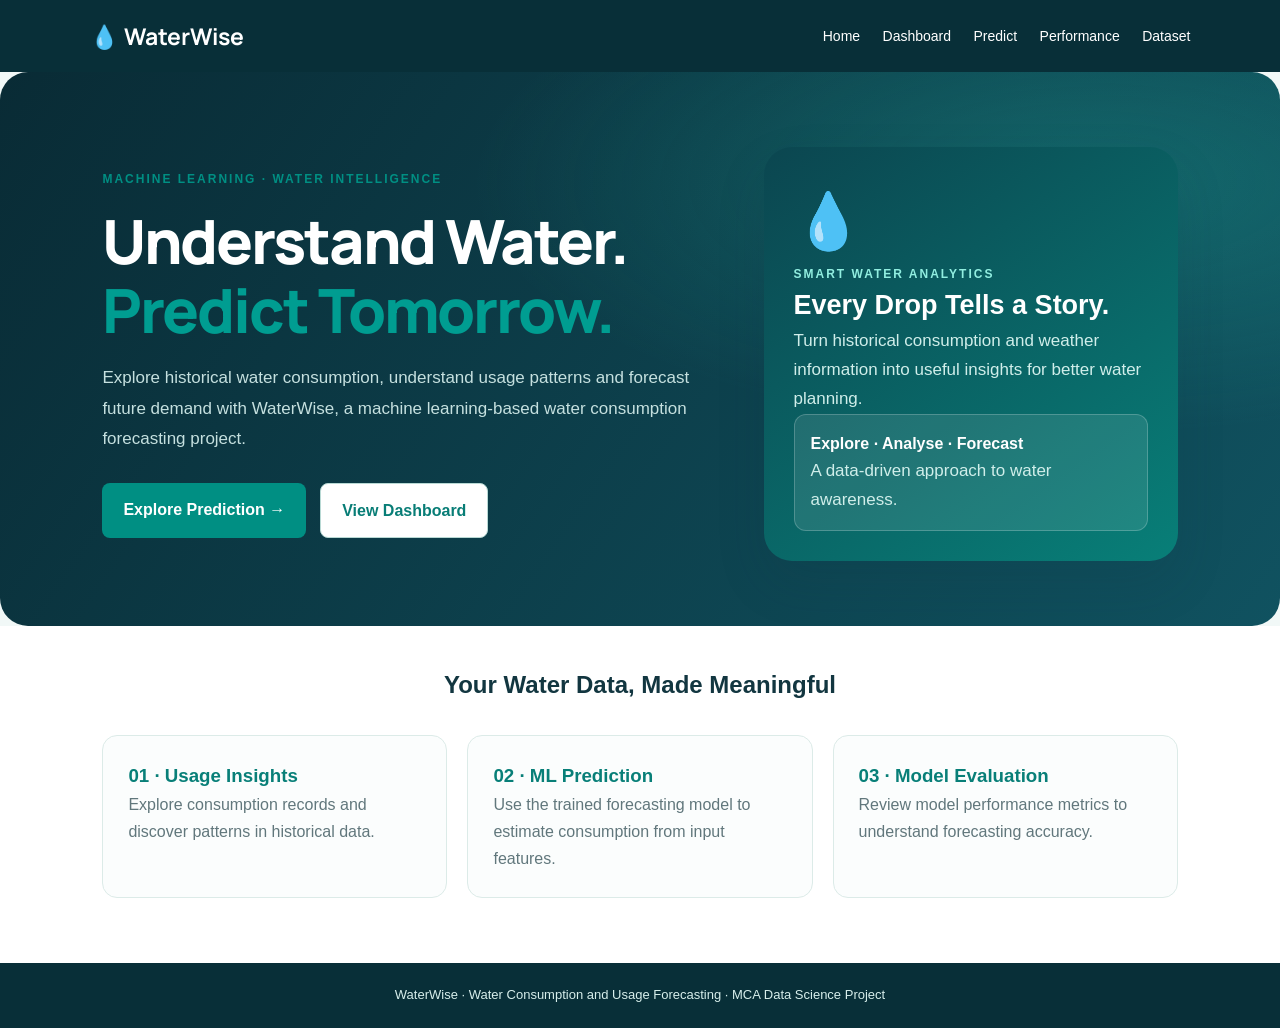
==== templates/index.html @ f3d33228 "Initial commit - WaterWise project" ====
<!DOCTYPE html>
<html lang="en">
<head>
    <meta charset="UTF-8">
    <meta name="viewport" content="width=device-width, initial-scale=1.0">
    <title>WaterWise | Smart Water Forecasting</title>
    <link rel="stylesheet" href="/static/css.css">
    <style>
        * { box-sizing: border-box; }
        body {
            margin: 0;
            font-family: Arial, sans-serif;
            background: #f1f8f7;
            color: #123640;
        }
        nav {
            background: #082f38;
            color: white;
            padding: 20px 7%;
            display: flex;
            justify-content: space-between;
            align-items: center;
            flex-wrap: wrap;
            gap: 16px;
        }
        .brand { font-size: 23px; font-weight: bold; }
        nav a {
            color: white;
            text-decoration: none;
            margin-left: 18px;
            font-size: 14px;
        }
        .hero {
            padding: 75px 8% 65px;
            display: grid;
            grid-template-columns: 1.2fr 0.8fr;
            gap: 40px;
            align-items: center;
            min-height: 510px;
        }
        .tag {
            color: #008f83;
            font-weight: bold;
            letter-spacing: 2px;
            font-size: 12px;
        }
        h1 {
            font-size: clamp(36px, 5vw, 60px);
            line-height: 1.1;
            margin: 18px 0;
        }
        h1 span { color: #009d91; }
        .intro {
            font-size: 17px;
            line-height: 1.8;
            color: #587078;
            max-width: 570px;
        }
        .actions {
            display: flex;
            flex-wrap: wrap;
            gap: 14px;
            margin-top: 28px;
        }
        .btn {
            padding: 14px 21px;
            background: #008f83;
            color: white;
            border-radius: 8px;
            text-decoration: none;
            font-weight: bold;
        }
        .btn.secondary {
            background: white;
            color: #087d76;
            border: 1px solid #b8d9d4;
        }
        .visual {
            background: linear-gradient(145deg, #0b4650, #087f78);
            border-radius: 28px;
            min-height: 320px;
            padding: 30px;
            color: white;
            box-shadow: 0 22px 50px #12364022;
            display: flex;
            flex-direction: column;
            justify-content: space-between;
        }
        .water-icon { font-size: 55px; }
        .visual h2 { font-size: 27px; }
        .visual p { line-height: 1.7; color: #d0eeea; }
        .mini-card {
            background: #ffffff19;
            border: 1px solid #ffffff35;
            padding: 16px;
            border-radius: 12px;
        }
        .features {
            padding: 40px 8% 65px;
            background: white;
        }
        .features h2 { text-align: center; }
        .feature-grid {
            display: grid;
            grid-template-columns: repeat(3, 1fr);
            gap: 20px;
            margin-top: 30px;
        }
        .feature {
            padding: 25px;
            border: 1px solid #dcebe8;
            border-radius: 15px;
            background: #fbfdfd;
        }
        .feature h3 { color: #087f78; }
        .feature p { color: #61777c; line-height: 1.7; }
        footer {
            background: #082f38;
            color: #d7eeeb;
            text-align: center;
            padding: 22px;
            font-size: 13px;
        }
        @media (max-width: 750px) {
            .hero { grid-template-columns: 1fr; padding: 45px 6%; }
            .feature-grid { grid-template-columns: 1fr; }
            nav { padding: 18px 5%; }
            nav a { margin-left: 0; margin-right: 12px; }
        }
    </style>
</head>
<body>
    <nav>
        <div class="brand">💧 WaterWise</div>
        <div>
            <a href="/">Home</a>
            <a href="/dashboard">Dashboard</a>
            <a href="/predict">Predict</a>
            <a href="/performance">Performance</a>
            <a href="/dataset">Dataset</a>
        </div>
    </nav>

    <section class="hero">
        <div>
            <div class="tag">MACHINE LEARNING · WATER INTELLIGENCE</div>
            <h1>Understand Water.<br><span>Predict Tomorrow.</span></h1>
            <p class="intro">
                Explore historical water consumption, understand usage
                patterns and forecast future demand with WaterWise,
                a machine learning-based water consumption forecasting
                project.
            </p>
            <div class="actions">
                <a class="btn" href="/predict">Explore Prediction →</a>
                <a class="btn secondary" href="/dashboard">View Dashboard</a>
            </div>
        </div>

        <div class="visual">
            <div class="water-icon">💧</div>
            <div>
                <div class="tag" style="color:#91eee0">SMART WATER ANALYTICS</div>
                <h2>Every Drop Tells a Story.</h2>
                <p>
                    Turn historical consumption and weather information
                    into useful insights for better water planning.
                </p>
            </div>
            <div class="mini-card">
                <strong>Explore · Analyse · Forecast</strong>
                <p style="margin-bottom:0">A data-driven approach to water awareness.</p>
            </div>
        </div>
    </section>

    <section class="features">
        <h2>Your Water Data, Made Meaningful</h2>
        <div class="feature-grid">
            <div class="feature">
                <h3>01 · Usage Insights</h3>
                <p>Explore consumption records and discover patterns in historical data.</p>
            </div>
            <div class="feature">
                <h3>02 · ML Prediction</h3>
                <p>Use the trained forecasting model to estimate consumption from input features.</p>
            </div>
            <div class="feature">
                <h3>03 · Model Evaluation</h3>
                <p>Review model performance metrics to understand forecasting accuracy.</p>
            </div>
        </div>
    </section>

    <footer>
        WaterWise · Water Consumption and Usage Forecasting · MCA Data Science Project
    </footer>
</body>
</html>
---- static/css.css ----
@import url('https://fonts.googleapis.com/css2?family=DM+Sans:wght@400;500;600;700&family=Manrope:wght@400;500;600;700;800&display=swap');

:root {
    --navy: #092B35;
    --navy-light: #103E49;
    --teal: #23C9B0;
    --mint: #B5F3E7;
    --white: #FFFFFF;
    --background: #F3F8F8;
    --text: #193A43;
    --muted: #71868B;
    --border: #DFEBE9;
    --shadow: 0 14px 40px rgba(9, 43, 53, 0.08);
}

* {
    box-sizing: border-box;
    margin: 0;
    padding: 0;
}

html {
    scroll-behavior: smooth;
}

body {
    font-family: 'DM Sans', sans-serif;
    background: var(--background);
    color: var(--text);
    line-height: 1.6;
}

a {
    color: inherit;
    text-decoration: none;
}

button, input, select {
    font: inherit;
}

button {
    cursor: pointer;
}

.navbar {
    min-height: 76px;
    padding: 15px 5%;
    display: flex;
    align-items: center;
    justify-content: space-between;
    gap: 20px;
    background: var(--navy);
    color: white;
}

.brand {
    display: flex;
    align-items: center;
    gap: 10px;
    font: 800 23px 'Manrope', sans-serif;
}

.brand-icon {
    display: grid;
    place-items: center;
    width: 42px;
    height: 42px;
    border-radius: 14px;
    background: var(--teal);
    color: var(--navy);
    font-size: 23px;
}

.nav-links {
    display: flex;
    flex-wrap: wrap;
    gap: 24px;
    align-items: center;
}

.nav-links a {
    color: #D5E7E7;
    font-size: 14px;
    transition: color 0.2s;
}

.nav-links a:hover,
.nav-links a.active {
    color: var(--teal);
}

.container {
    width: min(1180px, 90%);
    margin: 0 auto;
    padding: 42px 0 65px;
}

.hero {
    position: relative;
    overflow: hidden;
    padding: 76px 7%;
    border-radius: 28px;
    background:
        radial-gradient(ellipse at 85% 20%, rgba(35, 201, 176, .25), transparent 40%),
        linear-gradient(125deg, #092B35, #105260);
    color: white;
}

.hero h1 {
    max-width: 720px;
    margin: 18px 0;
    font: 800 clamp(36px, 5vw, 61px)/1.13 'Manrope', sans-serif;
    letter-spacing: -2px;
}

.hero p {
    max-width: 610px;
    color: #C5E0DF;
    font-size: 17px;
}

.eyebrow {
    color: var(--teal);
    font-size: 12px;
    font-weight: 700;
    letter-spacing: 2px;
    text-transform: uppercase;
}

.button {
    display: inline-flex;
    align-items: center;
    justify-content: center;
    gap: 8px;
    padding: 13px 21px;
    border: 0;
    border-radius: 12px;
    background: var(--teal);
    color: var(--navy);
    font-weight: 700;
    transition: transform .2s, filter .2s;
}

.button:hover {
    transform: translateY(-2px);
    filter: brightness(1.04);
}

.button-outline {
    border: 1px solid rgba(255,255,255,.35);
    background: transparent;
    color: white;
}

.actions {
    display: flex;
    flex-wrap: wrap;
    gap: 12px;
    margin-top: 27px;
}

.section-heading {
    margin-bottom: 22px;
}

.section-heading h1,
.section-heading h2 {
    font: 800 clamp(25px, 3vw, 34px) 'Manrope', sans-serif;
}

.section-heading p {
    margin-top: 6px;
    color: var(--muted);
}

.grid {
    display: grid;
    grid-template-columns: repeat(3, minmax(0, 1fr));
    gap: 20px;
    margin: 25px 0 36px;
}

.card {
    padding: 25px;
    border: 1px solid var(--border);
    border-radius: 20px;
    background: var(--white);
    box-shadow: var(--shadow);
}

.card h3 {
    margin-bottom: 9px;
    font-size: 16px;
}

.metric {
    margin: 8px 0;
    font: 800 clamp(25px, 3vw, 34px) 'Manrope', sans-serif;
    color: var(--navy);
    overflow-wrap: anywhere;
}

.muted {
    color: var(--muted);
    font-size: 13px;
}

.panel {
    margin-top: 25px;
    padding: 28px;
    border: 1px solid var(--border);
    border-radius: 20px;
    background: white;
    box-shadow: var(--shadow);
}

.form-grid {
    display: grid;
    grid-template-columns: repeat(2, minmax(0, 1fr));
    gap: 20px;
}

.field {
    display: flex;
    flex-direction: column;
    gap: 7px;
}

.field label {
    font-size: 14px;
    font-weight: 700;
}

.field input,
.field select {
    width: 100%;
    min-height: 47px;
    padding: 11px 13px;
    border: 1px solid #CBDDD9;
    border-radius: 10px;
    background: #FBFDFD;
    color: var(--text);
    outline: none;
}

.field input:focus,
.field select:focus {
    border-color: var(--teal);
    box-shadow: 0 0 0 3px rgba(35, 201, 176, .12);
}

.result {
    margin-top: 22px;
    padding: 22px;
    border-radius: 15px;
    background: #E7F9F5;
    border: 1px solid #B5E9DE;
}

.result .metric {
    color: #087F70;
}

.table-wrap {
    overflow-x: auto;
    margin-top: 20px;
    border-radius: 12px;
}

table {
    width: 100%;
    border-collapse: collapse;
    background: white;
}

th, td {
    padding: 13px 16px;
    text-align: left;
    white-space: nowrap;
    border-bottom: 1px solid var(--border);
    font-size: 14px;
}

th {
    background: #E9F5F3;
    color: var(--navy);
}

.notice {
    padding: 15px 18px;
    border-radius: 12px;
    background: #FFF5DD;
    color: #79591C;
    margin: 15px 0;
}

.footer {
    padding: 25px;
    text-align: center;
    background: var(--navy);
    color: #C5E0DF;
    font-size: 13px;
}

@media (max-width: 800px) {
    .navbar {
        align-items: flex-start;
        flex-direction: column;
    }

    .nav-links {
        gap: 14px;
    }

    .grid {
        grid-template-columns: repeat(2, minmax(0, 1fr));
    }

    .hero {
        padding: 45px 7%;
    }
}

@media (max-width: 540px) {
    .grid,
    .form-grid {
        grid-template-columns: 1fr;
    }

    .container {
        width: 92%;
        padding-top: 25px;
    }

    .hero h1 {
        letter-spacing: -1px;
    }

    .panel,
    .card {
        padding: 19px;
    }
}
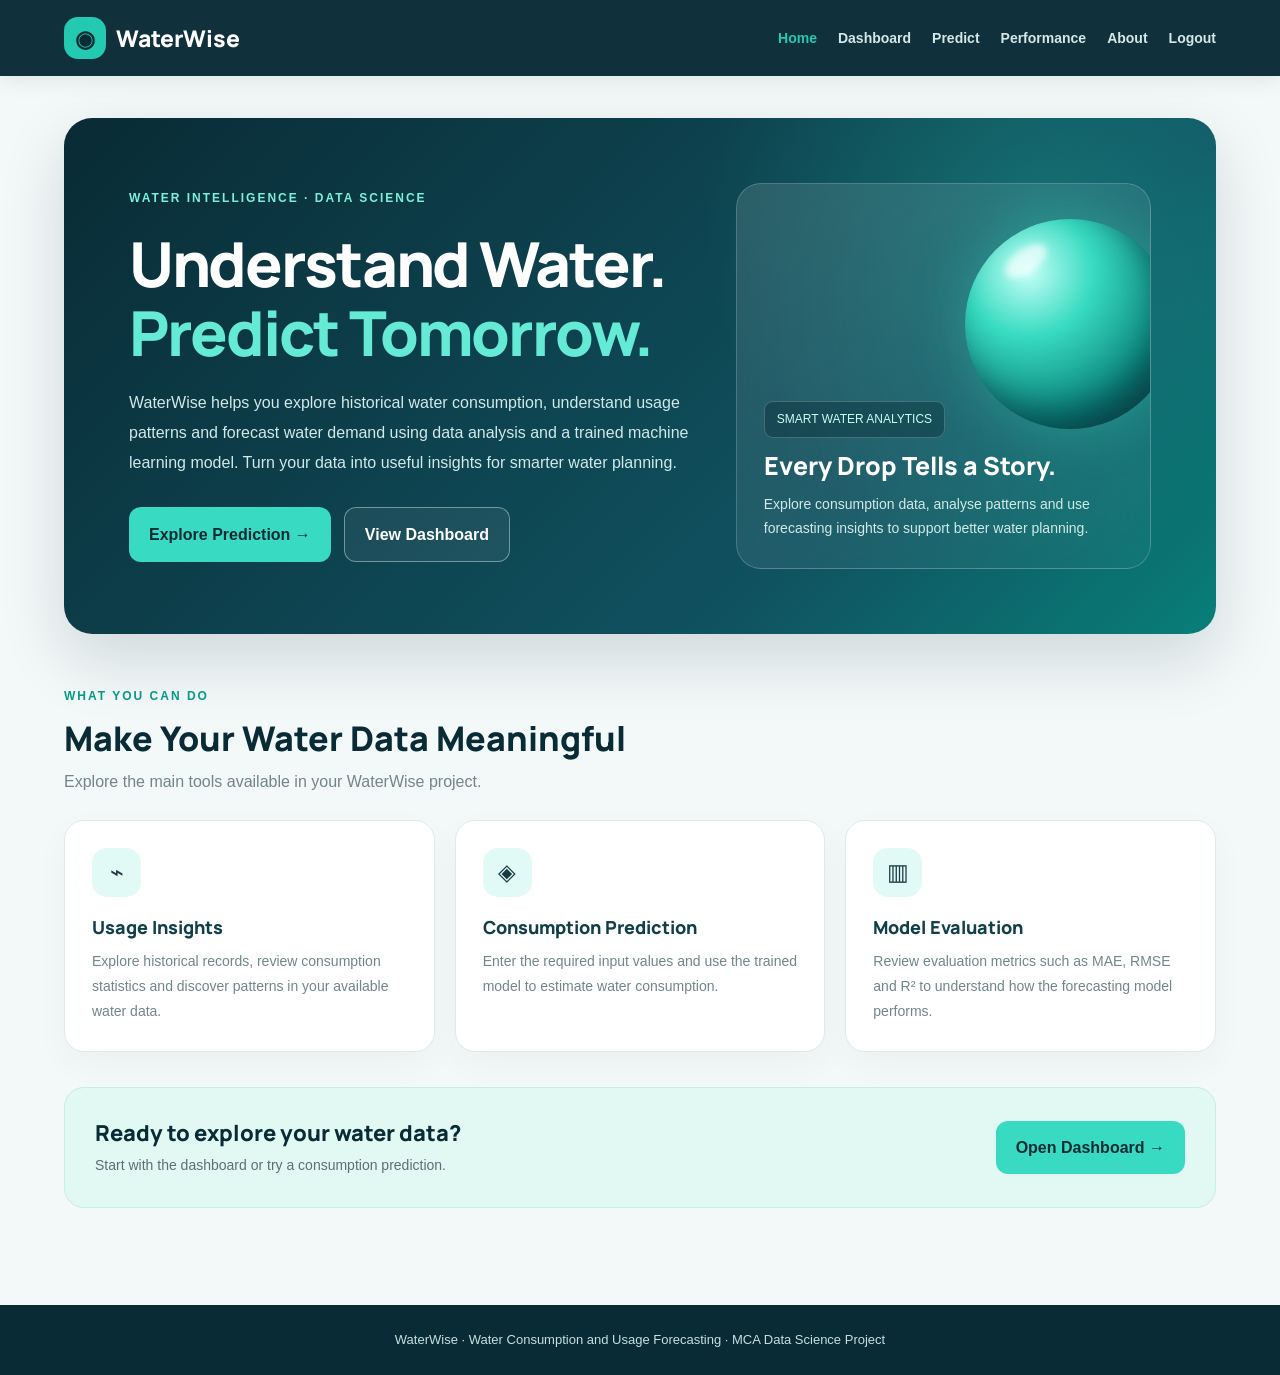
==== commit 902b7d7b: "Update WaterWise login flow and website design" ====
--- a/templates/index.html
+++ b/templates/index.html
@@ -4,197 +4,392 @@
 <head>
     <meta charset="UTF-8">
     <meta name="viewport" content="width=device-width, initial-scale=1.0">
-    <title>WaterWise | Smart Water Forecasting</title>
+    <title>Home | WaterWise</title>
     <link rel="stylesheet" href="/static/css.css">
+
     <style>
-        * { box-sizing: border-box; }
-        body {
-            margin: 0;
-            font-family: Arial, sans-serif;
-            background: #f1f8f7;
-            color: #123640;
-        }
-        nav {
-            background: #082f38;
+        .home-hero {
+            position: relative;
+            overflow: hidden;
+            display: grid;
+            grid-template-columns: 1.15fr 0.85fr;
+            align-items: center;
+            gap: 45px;
+            padding: 65px;
+            min-height: 490px;
+            border-radius: 28px;
+            background:
+                radial-gradient(circle at 85% 20%, #23c9b044, transparent 32%),
+                linear-gradient(135deg, #092b35, #105260 70%, #087f78);
             color: white;
-            padding: 20px 7%;
-            display: flex;
-            justify-content: space-between;
-            align-items: center;
-            flex-wrap: wrap;
-            gap: 16px;
-        }
-        .brand { font-size: 23px; font-weight: bold; }
-        nav a {
-            color: white;
-            text-decoration: none;
-            margin-left: 18px;
-            font-size: 14px;
-        }
-        .hero {
-            padding: 75px 8% 65px;
-            display: grid;
-            grid-template-columns: 1.2fr 0.8fr;
-            gap: 40px;
-            align-items: center;
-            min-height: 510px;
-        }
-        .tag {
-            color: #008f83;
-            font-weight: bold;
+            box-shadow: 0 25px 65px #092b3526;
+        }
+
+        .home-hero h1 {
+            margin: 20px 0;
+            font: 800 clamp(38px, 5vw, 62px)/1.12 'Manrope', sans-serif;
+            letter-spacing: -2px;
+        }
+
+        .home-hero h1 span {
+            color: #64ead5;
+        }
+
+        .home-hero .intro {
+            max-width: 570px;
+            color: #d1e9e8;
+            line-height: 1.9;
+            font-size: 16px;
+        }
+
+        .home-tag {
+            color: #7af0db;
+            font-size: 12px;
+            font-weight: 800;
             letter-spacing: 2px;
-            font-size: 12px;
-        }
-        h1 {
-            font-size: clamp(36px, 5vw, 60px);
-            line-height: 1.1;
-            margin: 18px 0;
-        }
-        h1 span { color: #009d91; }
-        .intro {
-            font-size: 17px;
-            line-height: 1.8;
-            color: #587078;
-            max-width: 570px;
-        }
-        .actions {
+        }
+
+        .home-actions {
             display: flex;
             flex-wrap: wrap;
-            gap: 14px;
+            gap: 13px;
             margin-top: 28px;
         }
-        .btn {
-            padding: 14px 21px;
-            background: #008f83;
+
+        .home-btn {
+            display: inline-flex;
+            align-items: center;
+            justify-content: center;
+            padding: 14px 20px;
+            border-radius: 12px;
+            background: #38dbc1;
+            color: #092b35;
+            font-weight: 800;
+            transition: .2s;
+        }
+
+        .home-btn:hover {
+            transform: translateY(-3px);
+            filter: brightness(1.07);
+        }
+
+        .home-btn-outline {
+            border: 1px solid #ffffff65;
+            background: #ffffff10;
             color: white;
-            border-radius: 8px;
-            text-decoration: none;
-            font-weight: bold;
-        }
-        .btn.secondary {
-            background: white;
-            color: #087d76;
-            border: 1px solid #b8d9d4;
-        }
-        .visual {
-            background: linear-gradient(145deg, #0b4650, #087f78);
-            border-radius: 28px;
-            min-height: 320px;
-            padding: 30px;
-            color: white;
-            box-shadow: 0 22px 50px #12364022;
+        }
+
+        .water-visual {
+            position: relative;
+            min-height: 330px;
+            padding: 27px;
             display: flex;
             flex-direction: column;
             justify-content: space-between;
-        }
-        .water-icon { font-size: 55px; }
-        .visual h2 { font-size: 27px; }
-        .visual p { line-height: 1.7; color: #d0eeea; }
-        .mini-card {
-            background: #ffffff19;
+            overflow: hidden;
             border: 1px solid #ffffff35;
-            padding: 16px;
-            border-radius: 12px;
-        }
-        .features {
-            padding: 40px 8% 65px;
+            border-radius: 25px;
+            background: linear-gradient(145deg, #ffffff20, #ffffff08);
+            backdrop-filter: blur(10px);
+        }
+
+        .water-orb {
+            position: absolute;
+            width: 210px;
+            height: 210px;
+            top: 35px;
+            right: -25px;
+            border-radius: 50%;
+            background: radial-gradient(circle at 30% 25%,
+                #c5fff7, #38dbc1 30%, #087f78 70%, #092b35);
+            box-shadow: inset -15px -18px 30px #092b3580,
+                        0 0 55px #38dbc155;
+            animation: floatWater 5s ease-in-out infinite;
+        }
+
+        .water-orb::after {
+            content: "";
+            position: absolute;
+            top: 30px;
+            left: 37px;
+            width: 48px;
+            height: 24px;
+            border-radius: 50%;
+            background: #ffffffa0;
+            transform: rotate(-35deg);
+            filter: blur(3px);
+        }
+
+        @keyframes floatWater {
+            0%, 100% { transform: translateY(0) rotate(0deg); }
+            50% { transform: translateY(-12px) rotate(5deg); }
+        }
+
+        .visual-content {
+            position: relative;
+            z-index: 1;
+            margin-top: 190px;
+        }
+
+        .visual-content h2 {
+            font: 800 25px 'Manrope', sans-serif;
+            margin: 10px 0;
+        }
+
+        .visual-content p {
+            color: #d2eae7;
+            line-height: 1.7;
+            font-size: 14px;
+        }
+
+        .visual-label {
+            display: inline-block;
+            padding: 8px 12px;
+            border: 1px solid #ffffff35;
+            border-radius: 9px;
+            background: #092b3566;
+            color: #c7fff4;
+            font-size: 12px;
+        }
+
+        .home-section {
+            padding: 48px 0 12px;
+        }
+
+        .home-section-heading {
+            margin-bottom: 25px;
+        }
+
+        .home-section-heading h2 {
+            font: 800 clamp(24px, 3vw, 34px) 'Manrope', sans-serif;
+            color: #092b35;
+        }
+
+        .home-section-heading p {
+            margin-top: 8px;
+            color: #71868b;
+        }
+
+        .home-features {
+            display: grid;
+            grid-template-columns: repeat(3, minmax(0, 1fr));
+            gap: 20px;
+        }
+
+        .home-feature {
+            padding: 27px;
+            border: 1px solid #dfebe9;
+            border-radius: 20px;
             background: white;
-        }
-        .features h2 { text-align: center; }
-        .feature-grid {
+            box-shadow: 0 12px 35px #092b3509;
+            transition: transform .25s, box-shadow .25s;
+        }
+
+        .home-feature:hover {
+            transform: translateY(-5px);
+            box-shadow: 0 18px 40px #092b3515;
+        }
+
+        .feature-icon {
             display: grid;
-            grid-template-columns: repeat(3, 1fr);
+            place-items: center;
+            width: 49px;
+            height: 49px;
+            margin-bottom: 18px;
+            border-radius: 15px;
+            background: #e2faf5;
+            font-size: 23px;
+        }
+
+        .home-feature h3 {
+            margin-bottom: 10px;
+            color: #103e49;
+            font: 800 18px 'Manrope', sans-serif;
+        }
+
+        .home-feature p {
+            color: #71868b;
+            font-size: 14px;
+            line-height: 1.8;
+        }
+
+        .home-bottom {
+            margin-top: 35px;
+            padding: 30px;
+            display: flex;
+            align-items: center;
+            justify-content: space-between;
             gap: 20px;
-            margin-top: 30px;
-        }
-        .feature {
-            padding: 25px;
-            border: 1px solid #dcebe8;
-            border-radius: 15px;
-            background: #fbfdfd;
-        }
-        .feature h3 { color: #087f78; }
-        .feature p { color: #61777c; line-height: 1.7; }
-        footer {
-            background: #082f38;
-            color: #d7eeeb;
-            text-align: center;
-            padding: 22px;
-            font-size: 13px;
-        }
-        @media (max-width: 750px) {
-            .hero { grid-template-columns: 1fr; padding: 45px 6%; }
-            .feature-grid { grid-template-columns: 1fr; }
-            nav { padding: 18px 5%; }
-            nav a { margin-left: 0; margin-right: 12px; }
+            flex-wrap: wrap;
+            border-radius: 20px;
+            background: #e2f8f3;
+            border: 1px solid #c5eee5;
+        }
+
+        .home-bottom h2 {
+            color: #092b35;
+            font: 800 22px 'Manrope', sans-serif;
+        }
+
+        .home-bottom p {
+            margin-top: 6px;
+            color: #587078;
+            font-size: 14px;
+        }
+
+        @media (max-width: 850px) {
+            .home-hero {
+                grid-template-columns: 1fr;
+                padding: 38px;
+                gap: 28px;
+            }
+
+            .water-visual {
+                min-height: 300px;
+            }
+
+            .home-features {
+                grid-template-columns: 1fr;
+            }
+        }
+
+        @media (max-width: 540px) {
+            .home-hero {
+                padding: 27px 22px;
+                border-radius: 20px;
+            }
+
+            .home-hero h1 {
+                letter-spacing: -1px;
+            }
+
+            .home-actions a {
+                width: 100%;
+            }
+
+            .home-bottom {
+                padding: 22px;
+            }
         }
     </style>
 </head>
+
 <body>
-    <nav>
-        <div class="brand">💧 WaterWise</div>
+
+<nav class="navbar">
+    <a href="/" class="brand">
+        <span class="brand-icon">◉</span>
+        WaterWise
+    </a>
+
+    <div class="nav-links">
+        <a class="active" href="/">Home</a>
+        <a href="/dashboard">Dashboard</a>
+        <a href="/predict">Predict</a>
+        <a href="/performance">Performance</a>
+        <a href="/about">About</a>
+        <a href="/logout">Logout</a>
+    </div>
+</nav>
+
+<main class="container">
+
+    <section class="home-hero">
         <div>
-            <a href="/">Home</a>
-            <a href="/dashboard">Dashboard</a>
-            <a href="/predict">Predict</a>
-            <a href="/performance">Performance</a>
-            <a href="/dataset">Dataset</a>
-        </div>
-    </nav>
-
-    <section class="hero">
-        <div>
-            <div class="tag">MACHINE LEARNING · WATER INTELLIGENCE</div>
-            <h1>Understand Water.<br><span>Predict Tomorrow.</span></h1>
+            <div class="home-tag">WATER INTELLIGENCE · DATA SCIENCE</div>
+
+            <h1>
+                Understand Water.<br>
+                <span>Predict Tomorrow.</span>
+            </h1>
+
             <p class="intro">
-                Explore historical water consumption, understand usage
-                patterns and forecast future demand with WaterWise,
-                a machine learning-based water consumption forecasting
-                project.
+                WaterWise helps you explore historical water consumption,
+                understand usage patterns and forecast water demand using
+                data analysis and a trained machine learning model.
+                Turn your data into useful insights for smarter water planning.
             </p>
-            <div class="actions">
-                <a class="btn" href="/predict">Explore Prediction →</a>
-                <a class="btn secondary" href="/dashboard">View Dashboard</a>
+
+            <div class="home-actions">
+                <a class="home-btn" href="/predict">
+                    Explore Prediction &rarr;
+                </a>
+
+                <a class="home-btn home-btn-outline" href="/dashboard">
+                    View Dashboard
+                </a>
             </div>
         </div>
 
-        <div class="visual">
-            <div class="water-icon">💧</div>
-            <div>
-                <div class="tag" style="color:#91eee0">SMART WATER ANALYTICS</div>
+        <div class="water-visual">
+            <div class="water-orb"></div>
+
+            <div class="visual-content">
+                <span class="visual-label">SMART WATER ANALYTICS</span>
                 <h2>Every Drop Tells a Story.</h2>
                 <p>
-                    Turn historical consumption and weather information
-                    into useful insights for better water planning.
+                    Explore consumption data, analyse patterns and use
+                    forecasting insights to support better water planning.
                 </p>
             </div>
-            <div class="mini-card">
-                <strong>Explore · Analyse · Forecast</strong>
-                <p style="margin-bottom:0">A data-driven approach to water awareness.</p>
+        </div>
+    </section>
+
+    <section class="home-section">
+        <div class="home-section-heading">
+            <span class="eyebrow">WHAT YOU CAN DO</span>
+            <h2>Make Your Water Data Meaningful</h2>
+            <p>
+                Explore the main tools available in your WaterWise project.
+            </p>
+        </div>
+
+        <div class="home-features">
+            <article class="home-feature">
+                <div class="feature-icon">⌁</div>
+                <h3>Usage Insights</h3>
+                <p>
+                    Explore historical records, review consumption statistics
+                    and discover patterns in your available water data.
+                </p>
+            </article>
+
+            <article class="home-feature">
+                <div class="feature-icon">◈</div>
+                <h3>Consumption Prediction</h3>
+                <p>
+                    Enter the required input values and use the trained model
+                    to estimate water consumption.
+                </p>
+            </article>
+
+            <article class="home-feature">
+                <div class="feature-icon">▥</div>
+                <h3>Model Evaluation</h3>
+                <p>
+                    Review evaluation metrics such as MAE, RMSE and R²
+                    to understand how the forecasting model performs.
+                </p>
+            </article>
+        </div>
+
+        <div class="home-bottom">
+            <div>
+                <h2>Ready to explore your water data?</h2>
+                <p>Start with the dashboard or try a consumption prediction.</p>
             </div>
+
+            <a class="home-btn" href="/dashboard">
+                Open Dashboard &rarr;
+            </a>
         </div>
     </section>
 
-    <section class="features">
-        <h2>Your Water Data, Made Meaningful</h2>
-        <div class="feature-grid">
-            <div class="feature">
-                <h3>01 · Usage Insights</h3>
-                <p>Explore consumption records and discover patterns in historical data.</p>
-            </div>
-            <div class="feature">
-                <h3>02 · ML Prediction</h3>
-                <p>Use the trained forecasting model to estimate consumption from input features.</p>
-            </div>
-            <div class="feature">
-                <h3>03 · Model Evaluation</h3>
-                <p>Review model performance metrics to understand forecasting accuracy.</p>
-            </div>
-        </div>
-    </section>
-
-    <footer>
-        WaterWise · Water Consumption and Usage Forecasting · MCA Data Science Project
-    </footer>
+</main>
+
+<footer class="footer">
+    WaterWise · Water Consumption and Usage Forecasting · MCA Data Science Project
+</footer>
+
 </body>
-</html>+</html>
--- a/static/css.css
+++ b/static/css.css
@@ -25,6 +25,7 @@
 }
 
 body {
+    min-height: 100vh;
     font-family: 'DM Sans', sans-serif;
     background: var(--background);
     color: var(--text);
@@ -36,7 +37,10 @@
     text-decoration: none;
 }
 
-button, input, select {
+button,
+input,
+select,
+textarea {
     font: inherit;
 }
 
@@ -44,21 +48,28 @@
     cursor: pointer;
 }
 
+/* Navigation */
+
 .navbar {
+    position: sticky;
+    top: 0;
+    z-index: 100;
     min-height: 76px;
-    padding: 15px 5%;
+    padding: 14px 5%;
     display: flex;
     align-items: center;
     justify-content: space-between;
     gap: 20px;
-    background: var(--navy);
+    background: rgba(9, 43, 53, 0.97);
     color: white;
+    box-shadow: 0 5px 20px rgba(9, 43, 53, 0.08);
 }
 
 .brand {
     display: flex;
     align-items: center;
     gap: 10px;
+    white-space: nowrap;
     font: 800 23px 'Manrope', sans-serif;
 }
 
@@ -76,20 +87,23 @@
 .nav-links {
     display: flex;
     flex-wrap: wrap;
-    gap: 24px;
+    gap: 21px;
     align-items: center;
 }
 
 .nav-links a {
     color: #D5E7E7;
     font-size: 14px;
-    transition: color 0.2s;
+    font-weight: 600;
+    transition: color 0.2s ease;
 }
 
 .nav-links a:hover,
 .nav-links a.active {
     color: var(--teal);
 }
+
+/* Main content */
 
 .container {
     width: min(1180px, 90%);
@@ -97,15 +111,44 @@
     padding: 42px 0 65px;
 }
 
+.section-heading {
+    margin-bottom: 22px;
+}
+
+.section-heading h1,
+.section-heading h2 {
+    font: 800 clamp(25px, 3vw, 36px) 'Manrope', sans-serif;
+    letter-spacing: -0.7px;
+}
+
+.section-heading p {
+    max-width: 750px;
+    margin-top: 7px;
+    color: var(--muted);
+}
+
+.eyebrow {
+    display: inline-block;
+    margin-bottom: 9px;
+    color: #079D89;
+    font-size: 12px;
+    font-weight: 800;
+    letter-spacing: 2px;
+    text-transform: uppercase;
+}
+
+/* Hero section */
+
 .hero {
     position: relative;
     overflow: hidden;
-    padding: 76px 7%;
+    padding: 65px 7%;
     border-radius: 28px;
     background:
         radial-gradient(ellipse at 85% 20%, rgba(35, 201, 176, .25), transparent 40%),
         linear-gradient(125deg, #092B35, #105260);
     color: white;
+    box-shadow: 0 20px 50px rgba(9, 43, 53, 0.12);
 }
 
 .hero h1 {
@@ -118,62 +161,48 @@
 .hero p {
     max-width: 610px;
     color: #C5E0DF;
-    font-size: 17px;
-}
-
-.eyebrow {
-    color: var(--teal);
-    font-size: 12px;
-    font-weight: 700;
-    letter-spacing: 2px;
-    text-transform: uppercase;
-}
-
-.button {
+    font-size: 16px;
+}
+
+/* Buttons */
+
+.button,
+.btn {
     display: inline-flex;
     align-items: center;
     justify-content: center;
     gap: 8px;
-    padding: 13px 21px;
-    border: 0;
+    min-height: 45px;
+    padding: 12px 20px;
+    border: 1px solid transparent;
     border-radius: 12px;
     background: var(--teal);
     color: var(--navy);
     font-weight: 700;
-    transition: transform .2s, filter .2s;
-}
-
-.button:hover {
+    transition: transform .2s ease, filter .2s ease;
+}
+
+.button:hover,
+.btn:hover {
     transform: translateY(-2px);
     filter: brightness(1.04);
 }
 
-.button-outline {
-    border: 1px solid rgba(255,255,255,.35);
-    background: transparent;
-    color: white;
+.button-outline,
+.btn.secondary {
+    border-color: #C4DEDA;
+    background: white;
+    color: #087D76;
 }
 
 .actions {
     display: flex;
     flex-wrap: wrap;
     gap: 12px;
-    margin-top: 27px;
-}
-
-.section-heading {
-    margin-bottom: 22px;
-}
-
-.section-heading h1,
-.section-heading h2 {
-    font: 800 clamp(25px, 3vw, 34px) 'Manrope', sans-serif;
-}
-
-.section-heading p {
-    margin-top: 6px;
-    color: var(--muted);
-}
+    margin-top: 25px;
+}
+
+/* Cards and grids */
 
 .grid {
     display: grid;
@@ -183,11 +212,18 @@
 }
 
 .card {
+    min-width: 0;
     padding: 25px;
     border: 1px solid var(--border);
     border-radius: 20px;
     background: var(--white);
     box-shadow: var(--shadow);
+    transition: transform .2s ease, box-shadow .2s ease;
+}
+
+.card:hover {
+    transform: translateY(-2px);
+    box-shadow: 0 18px 45px rgba(9, 43, 53, 0.11);
 }
 
 .card h3 {
@@ -197,9 +233,9 @@
 
 .metric {
     margin: 8px 0;
+    overflow-wrap: anywhere;
+    color: var(--navy);
     font: 800 clamp(25px, 3vw, 34px) 'Manrope', sans-serif;
-    color: var(--navy);
-    overflow-wrap: anywhere;
 }
 
 .muted {
@@ -207,7 +243,10 @@
     font-size: 13px;
 }
 
+/* Panels */
+
 .panel {
+    min-width: 0;
     margin-top: 25px;
     padding: 28px;
     border: 1px solid var(--border);
@@ -216,6 +255,13 @@
     box-shadow: var(--shadow);
 }
 
+.panel h2 {
+    color: var(--navy);
+    font: 800 21px 'Manrope', sans-serif;
+}
+
+/* Forms */
+
 .form-grid {
     display: grid;
     grid-template-columns: repeat(2, minmax(0, 1fr));
@@ -234,7 +280,8 @@
 }
 
 .field input,
-.field select {
+.field select,
+.field textarea {
     width: 100%;
     min-height: 47px;
     padding: 11px 13px;
@@ -246,27 +293,34 @@
 }
 
 .field input:focus,
-.field select:focus {
+.field select:focus,
+.field textarea:focus {
     border-color: var(--teal);
     box-shadow: 0 0 0 3px rgba(35, 201, 176, .12);
 }
+
+/* Prediction results */
 
 .result {
     margin-top: 22px;
     padding: 22px;
+    border: 1px solid #B5E9DE;
     border-radius: 15px;
     background: #E7F9F5;
-    border: 1px solid #B5E9DE;
 }
 
 .result .metric {
     color: #087F70;
 }
 
+/* Tables */
+
 .table-wrap {
+    max-width: 100%;
     overflow-x: auto;
     margin-top: 20px;
     border-radius: 12px;
+    border: 1px solid var(--border);
 }
 
 table {
@@ -275,7 +329,8 @@
     background: white;
 }
 
-th, td {
+th,
+td {
     padding: 13px 16px;
     text-align: left;
     white-space: nowrap;
@@ -288,15 +343,40 @@
     color: var(--navy);
 }
 
+/* Status messages */
+
 .notice {
+    margin: 15px 0;
     padding: 15px 18px;
+    border: 1px solid #F0DEAE;
     border-radius: 12px;
     background: #FFF5DD;
     color: #79591C;
-    margin: 15px 0;
-}
+}
+
+.notice:empty {
+    display: none;
+}
+
+/* Logout and form buttons */
+
+form button[type="submit"] {
+    padding: 12px 20px;
+    border: none;
+    border-radius: 10px;
+    background: var(--teal);
+    color: var(--navy);
+    font-weight: 700;
+}
+
+form button[type="submit"]:hover {
+    filter: brightness(0.96);
+}
+
+/* Footer */
 
 .footer {
+    margin-top: 20px;
     padding: 25px;
     text-align: center;
     background: var(--navy);
@@ -304,14 +384,16 @@
     font-size: 13px;
 }
 
-@media (max-width: 800px) {
+/* Responsive layouts */
+
+@media (max-width: 900px) {
     .navbar {
         align-items: flex-start;
         flex-direction: column;
     }
 
     .nav-links {
-        gap: 14px;
+        gap: 12px 18px;
     }
 
     .grid {
@@ -323,7 +405,7 @@
     }
 }
 
-@media (max-width: 540px) {
+@media (max-width: 600px) {
     .grid,
     .form-grid {
         grid-template-columns: 1fr;
@@ -334,6 +416,18 @@
         padding-top: 25px;
     }
 
+    .navbar {
+        padding: 14px 4%;
+    }
+
+    .nav-links {
+        gap: 10px 14px;
+    }
+
+    .nav-links a {
+        font-size: 13px;
+    }
+
     .hero h1 {
         letter-spacing: -1px;
     }
@@ -342,4 +436,9 @@
     .card {
         padding: 19px;
     }
-}
+
+    .actions > a,
+    .actions > button {
+        max-width: 100%;
+    }
+}
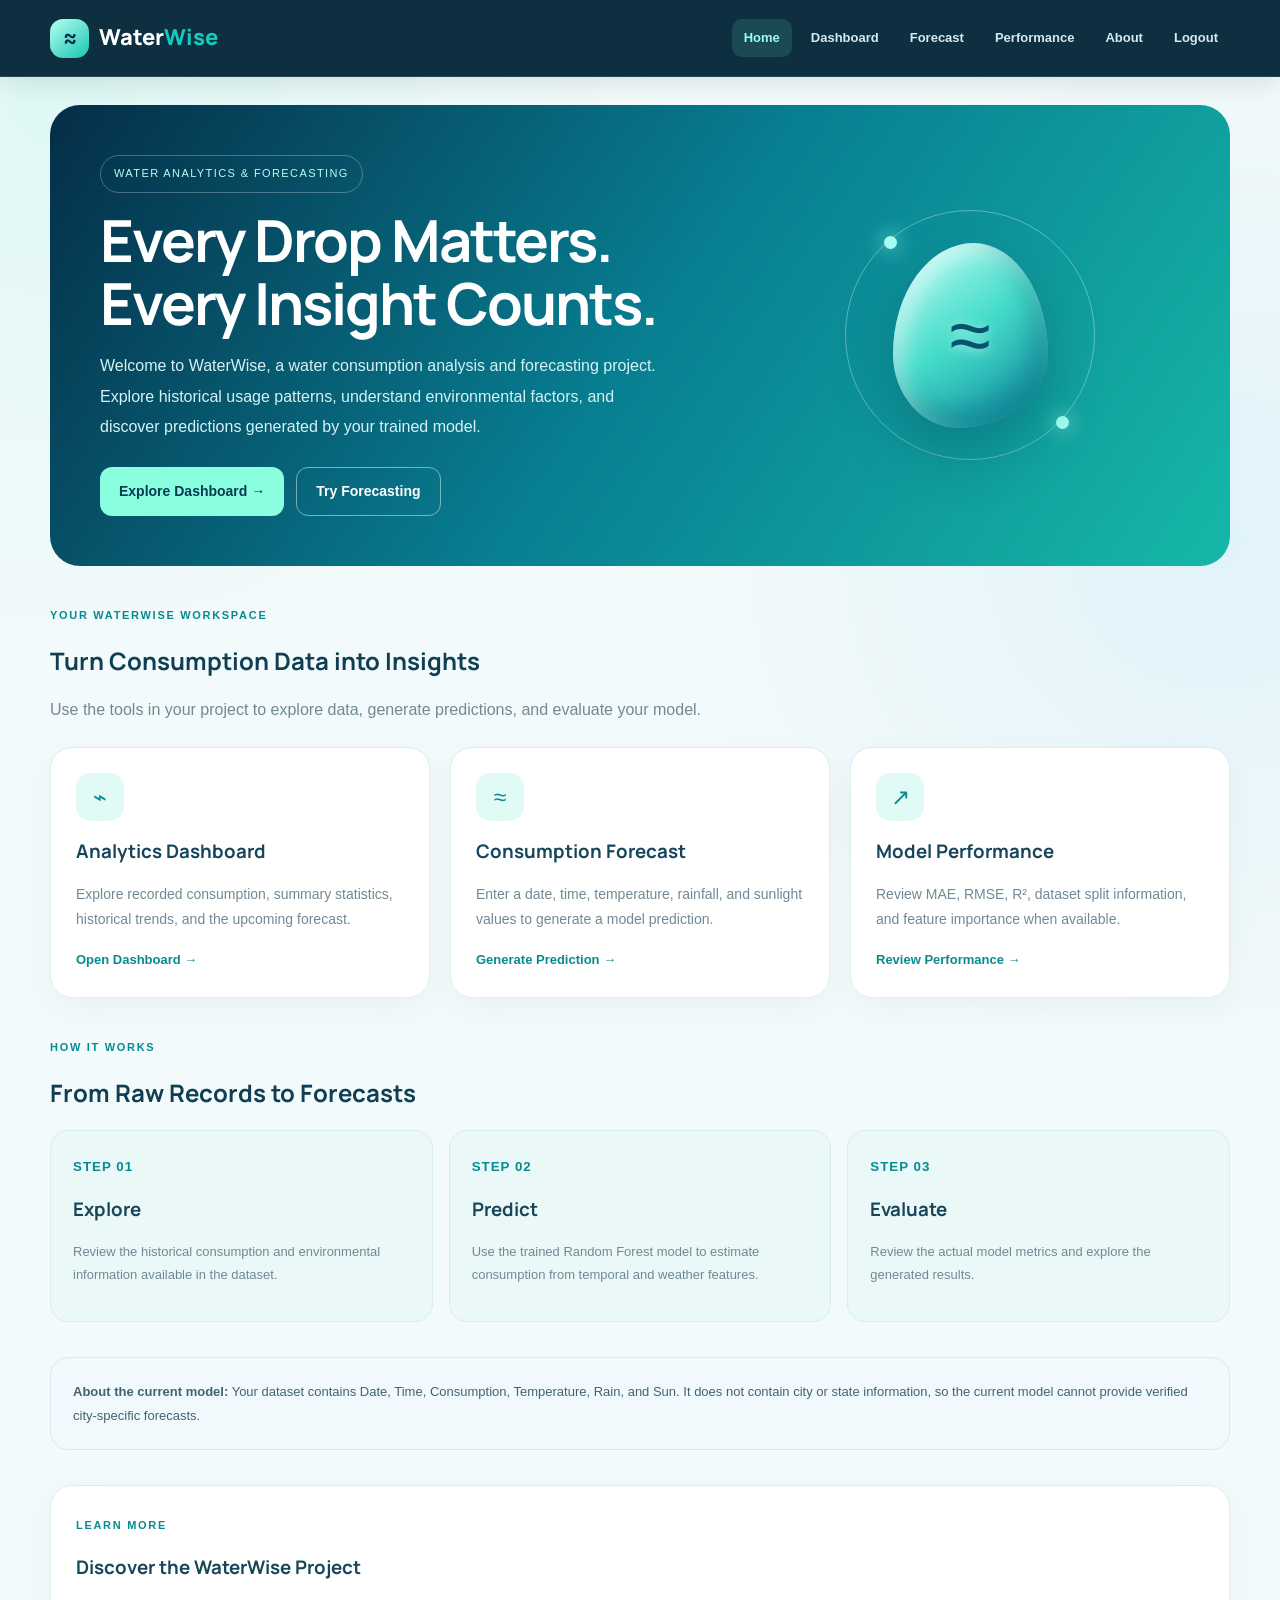
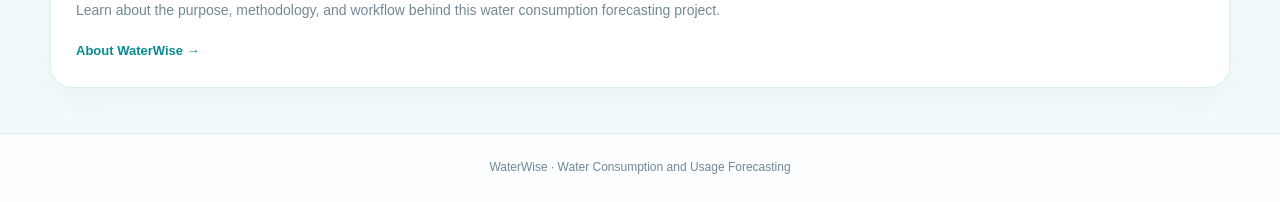
==== commit cb541da6: "Add files via upload" ====
--- a/templates/index.html
+++ b/templates/index.html
@@ -1,395 +1,417 @@
-
-<!DOCTYPE html>
-<html lang="en">
-<head>
-    <meta charset="UTF-8">
-    <meta name="viewport" content="width=device-width, initial-scale=1.0">
-    <title>Home | WaterWise</title>
-    <link rel="stylesheet" href="/static/css.css">
-
-    <style>
-        .home-hero {
-            position: relative;
-            overflow: hidden;
-            display: grid;
-            grid-template-columns: 1.15fr 0.85fr;
-            align-items: center;
-            gap: 45px;
-            padding: 65px;
-            min-height: 490px;
-            border-radius: 28px;
-            background:
-                radial-gradient(circle at 85% 20%, #23c9b044, transparent 32%),
-                linear-gradient(135deg, #092b35, #105260 70%, #087f78);
-            color: white;
-            box-shadow: 0 25px 65px #092b3526;
-        }
-
-        .home-hero h1 {
-            margin: 20px 0;
-            font: 800 clamp(38px, 5vw, 62px)/1.12 'Manrope', sans-serif;
-            letter-spacing: -2px;
-        }
-
-        .home-hero h1 span {
-            color: #64ead5;
-        }
-
-        .home-hero .intro {
-            max-width: 570px;
-            color: #d1e9e8;
-            line-height: 1.9;
-            font-size: 16px;
-        }
-
-        .home-tag {
-            color: #7af0db;
-            font-size: 12px;
-            font-weight: 800;
-            letter-spacing: 2px;
-        }
-
-        .home-actions {
-            display: flex;
-            flex-wrap: wrap;
-            gap: 13px;
-            margin-top: 28px;
-        }
-
-        .home-btn {
-            display: inline-flex;
-            align-items: center;
-            justify-content: center;
-            padding: 14px 20px;
-            border-radius: 12px;
-            background: #38dbc1;
-            color: #092b35;
-            font-weight: 800;
-            transition: .2s;
-        }
-
-        .home-btn:hover {
-            transform: translateY(-3px);
-            filter: brightness(1.07);
-        }
-
-        .home-btn-outline {
-            border: 1px solid #ffffff65;
-            background: #ffffff10;
-            color: white;
-        }
-
-        .water-visual {
-            position: relative;
-            min-height: 330px;
-            padding: 27px;
-            display: flex;
-            flex-direction: column;
-            justify-content: space-between;
-            overflow: hidden;
-            border: 1px solid #ffffff35;
-            border-radius: 25px;
-            background: linear-gradient(145deg, #ffffff20, #ffffff08);
-            backdrop-filter: blur(10px);
-        }
-
-        .water-orb {
-            position: absolute;
-            width: 210px;
-            height: 210px;
-            top: 35px;
-            right: -25px;
-            border-radius: 50%;
-            background: radial-gradient(circle at 30% 25%,
-                #c5fff7, #38dbc1 30%, #087f78 70%, #092b35);
-            box-shadow: inset -15px -18px 30px #092b3580,
-                        0 0 55px #38dbc155;
-            animation: floatWater 5s ease-in-out infinite;
-        }
-
-        .water-orb::after {
-            content: "";
-            position: absolute;
-            top: 30px;
-            left: 37px;
-            width: 48px;
-            height: 24px;
-            border-radius: 50%;
-            background: #ffffffa0;
-            transform: rotate(-35deg);
-            filter: blur(3px);
-        }
-
-        @keyframes floatWater {
-            0%, 100% { transform: translateY(0) rotate(0deg); }
-            50% { transform: translateY(-12px) rotate(5deg); }
-        }
-
-        .visual-content {
-            position: relative;
-            z-index: 1;
-            margin-top: 190px;
-        }
-
-        .visual-content h2 {
-            font: 800 25px 'Manrope', sans-serif;
-            margin: 10px 0;
-        }
-
-        .visual-content p {
-            color: #d2eae7;
-            line-height: 1.7;
-            font-size: 14px;
-        }
-
-        .visual-label {
-            display: inline-block;
-            padding: 8px 12px;
-            border: 1px solid #ffffff35;
-            border-radius: 9px;
-            background: #092b3566;
-            color: #c7fff4;
-            font-size: 12px;
-        }
-
-        .home-section {
-            padding: 48px 0 12px;
-        }
-
-        .home-section-heading {
-            margin-bottom: 25px;
-        }
-
-        .home-section-heading h2 {
-            font: 800 clamp(24px, 3vw, 34px) 'Manrope', sans-serif;
-            color: #092b35;
-        }
-
-        .home-section-heading p {
-            margin-top: 8px;
-            color: #71868b;
-        }
-
-        .home-features {
-            display: grid;
-            grid-template-columns: repeat(3, minmax(0, 1fr));
-            gap: 20px;
-        }
-
-        .home-feature {
-            padding: 27px;
-            border: 1px solid #dfebe9;
-            border-radius: 20px;
-            background: white;
-            box-shadow: 0 12px 35px #092b3509;
-            transition: transform .25s, box-shadow .25s;
-        }
-
-        .home-feature:hover {
-            transform: translateY(-5px);
-            box-shadow: 0 18px 40px #092b3515;
-        }
-
-        .feature-icon {
-            display: grid;
-            place-items: center;
-            width: 49px;
-            height: 49px;
-            margin-bottom: 18px;
-            border-radius: 15px;
-            background: #e2faf5;
-            font-size: 23px;
-        }
-
-        .home-feature h3 {
-            margin-bottom: 10px;
-            color: #103e49;
-            font: 800 18px 'Manrope', sans-serif;
-        }
-
-        .home-feature p {
-            color: #71868b;
-            font-size: 14px;
-            line-height: 1.8;
-        }
-
-        .home-bottom {
-            margin-top: 35px;
-            padding: 30px;
-            display: flex;
-            align-items: center;
-            justify-content: space-between;
-            gap: 20px;
-            flex-wrap: wrap;
-            border-radius: 20px;
-            background: #e2f8f3;
-            border: 1px solid #c5eee5;
-        }
-
-        .home-bottom h2 {
-            color: #092b35;
-            font: 800 22px 'Manrope', sans-serif;
-        }
-
-        .home-bottom p {
-            margin-top: 6px;
-            color: #587078;
-            font-size: 14px;
-        }
-
-        @media (max-width: 850px) {
-            .home-hero {
-                grid-template-columns: 1fr;
-                padding: 38px;
-                gap: 28px;
-            }
-
-            .water-visual {
-                min-height: 300px;
-            }
-
-            .home-features {
-                grid-template-columns: 1fr;
-            }
-        }
-
-        @media (max-width: 540px) {
-            .home-hero {
-                padding: 27px 22px;
-                border-radius: 20px;
-            }
-
-            .home-hero h1 {
-                letter-spacing: -1px;
-            }
-
-            .home-actions a {
-                width: 100%;
-            }
-
-            .home-bottom {
-                padding: 22px;
-            }
-        }
-    </style>
-</head>
-
-<body>
-
-<nav class="navbar">
-    <a href="/" class="brand">
-        <span class="brand-icon">◉</span>
-        WaterWise
-    </a>
-
-    <div class="nav-links">
-        <a class="active" href="/">Home</a>
-        <a href="/dashboard">Dashboard</a>
-        <a href="/predict">Predict</a>
-        <a href="/performance">Performance</a>
-        <a href="/about">About</a>
-        <a href="/logout">Logout</a>
-    </div>
-</nav>
-
-<main class="container">
-
-    <section class="home-hero">
-        <div>
-            <div class="home-tag">WATER INTELLIGENCE · DATA SCIENCE</div>
-
-            <h1>
-                Understand Water.<br>
-                <span>Predict Tomorrow.</span>
-            </h1>
-
-            <p class="intro">
-                WaterWise helps you explore historical water consumption,
-                understand usage patterns and forecast water demand using
-                data analysis and a trained machine learning model.
-                Turn your data into useful insights for smarter water planning.
-            </p>
-
-            <div class="home-actions">
-                <a class="home-btn" href="/predict">
-                    Explore Prediction &rarr;
-                </a>
-
-                <a class="home-btn home-btn-outline" href="/dashboard">
-                    View Dashboard
-                </a>
-            </div>
-        </div>
-
-        <div class="water-visual">
-            <div class="water-orb"></div>
-
-            <div class="visual-content">
-                <span class="visual-label">SMART WATER ANALYTICS</span>
-                <h2>Every Drop Tells a Story.</h2>
-                <p>
-                    Explore consumption data, analyse patterns and use
-                    forecasting insights to support better water planning.
-                </p>
-            </div>
-        </div>
-    </section>
-
-    <section class="home-section">
-        <div class="home-section-heading">
-            <span class="eyebrow">WHAT YOU CAN DO</span>
-            <h2>Make Your Water Data Meaningful</h2>
-            <p>
-                Explore the main tools available in your WaterWise project.
-            </p>
-        </div>
-
-        <div class="home-features">
-            <article class="home-feature">
-                <div class="feature-icon">⌁</div>
-                <h3>Usage Insights</h3>
-                <p>
-                    Explore historical records, review consumption statistics
-                    and discover patterns in your available water data.
-                </p>
-            </article>
-
-            <article class="home-feature">
-                <div class="feature-icon">◈</div>
-                <h3>Consumption Prediction</h3>
-                <p>
-                    Enter the required input values and use the trained model
-                    to estimate water consumption.
-                </p>
-            </article>
-
-            <article class="home-feature">
-                <div class="feature-icon">▥</div>
-                <h3>Model Evaluation</h3>
-                <p>
-                    Review evaluation metrics such as MAE, RMSE and R²
-                    to understand how the forecasting model performs.
-                </p>
-            </article>
-        </div>
-
-        <div class="home-bottom">
-            <div>
-                <h2>Ready to explore your water data?</h2>
-                <p>Start with the dashboard or try a consumption prediction.</p>
-            </div>
-
-            <a class="home-btn" href="/dashboard">
-                Open Dashboard &rarr;
-            </a>
-        </div>
-    </section>
-
-</main>
-
-<footer class="footer">
-    WaterWise · Water Consumption and Usage Forecasting · MCA Data Science Project
-</footer>
-
-</body>
-</html>
+<!DOCTYPE html>
+<html lang="en">
+<head>
+    <meta charset="UTF-8">
+    <meta name="viewport" content="width=device-width, initial-scale=1.0">
+    <title>WaterWise | Home</title>
+    <link rel="stylesheet" href="/static/css.css">
+
+    <style>
+        .home-hero {
+            position: relative;
+            overflow: hidden;
+            display: grid;
+            grid-template-columns: 1.2fr .8fr;
+            gap: 30px;
+            align-items: center;
+            padding: 50px;
+            margin: 28px 0;
+            border-radius: 30px;
+            color: white;
+            background: linear-gradient(125deg, #052d47, #087e91, #16b8a8);
+        }
+
+        .home-hero h1 {
+            margin: 15px 0;
+            max-width: 650px;
+            font-size: clamp(36px, 5vw, 58px);
+            line-height: 1.1;
+            letter-spacing: -2px;
+        }
+
+        .home-hero p {
+            max-width: 570px;
+            color: #d5f3f4;
+            line-height: 1.9;
+        }
+
+        .hero-label {
+            display: inline-block;
+            padding: 9px 13px;
+            border: 1px solid #ffffff45;
+            border-radius: 30px;
+            color: #b7fff0;
+            font-size: 11px;
+            letter-spacing: 1.4px;
+        }
+
+        .hero-actions {
+            display: flex;
+            flex-wrap: wrap;
+            gap: 12px;
+            margin-top: 25px;
+        }
+
+        .hero-actions a {
+            text-decoration: none;
+        }
+
+        .hero-actions .secondary {
+            color: white;
+            background: transparent;
+            border: 1px solid #ffffff75;
+        }
+
+        .water-art {
+            position: relative;
+            display: grid;
+            place-items: center;
+            min-height: 290px;
+        }
+
+        .water-orbit {
+            position: absolute;
+            width: 250px;
+            height: 250px;
+            border: 1px solid #ffffff55;
+            border-radius: 50%;
+            animation: rotate 18s linear infinite;
+        }
+
+        .water-orbit::before,
+        .water-orbit::after {
+            content: "";
+            position: absolute;
+            width: 13px;
+            height: 13px;
+            border-radius: 50%;
+            background: #a5fff0;
+            box-shadow: 0 0 20px #a5fff0;
+        }
+
+        .water-orbit::before {
+            top: 25px;
+            left: 38px;
+        }
+
+        .water-orbit::after {
+            bottom: 30px;
+            right: 25px;
+        }
+
+        .water-drop {
+            display: grid;
+            place-items: center;
+            width: 155px;
+            height: 185px;
+            border-radius: 52% 48% 58% 42% / 60% 60% 40% 40%;
+            transform: rotate(0deg);
+            background: linear-gradient(145deg, #c5fff6, #45dcca 48%, #0a879f);
+            box-shadow:
+                inset -15px -18px 28px #00566b55,
+                inset 10px 10px 20px #ffffff75,
+                0 25px 60px #003c5550;
+            animation: float 5s ease-in-out infinite;
+        }
+
+        .water-drop span {
+            color: #06536b;
+            font-size: 75px;
+            font-weight: 300;
+            text-shadow: 0 2px 12px #ffffff90;
+        }
+
+        .home-section {
+            margin: 35px 0;
+        }
+
+        .home-section h2 {
+            color: #103f53;
+        }
+
+        .home-section > p {
+            color: #718995;
+            line-height: 1.8;
+        }
+
+        .feature-grid {
+            display: grid;
+            grid-template-columns: repeat(3, minmax(0, 1fr));
+            gap: 20px;
+            margin-top: 22px;
+        }
+
+        .feature-card {
+            padding: 25px;
+            background: white;
+            border: 1px solid #dceff0;
+            border-radius: 22px;
+            box-shadow: 0 10px 30px #073e4b0b;
+            transition: transform .2s, box-shadow .2s;
+        }
+
+        .feature-card:hover {
+            transform: translateY(-5px);
+            box-shadow: 0 18px 38px #073e4b15;
+        }
+
+        .feature-icon {
+            display: grid;
+            place-items: center;
+            width: 48px;
+            height: 48px;
+            margin-bottom: 17px;
+            border-radius: 15px;
+            background: #e0faf5;
+            color: #078b91;
+            font-size: 23px;
+        }
+
+        .feature-card h3 {
+            color: #17465a;
+        }
+
+        .feature-card p {
+            color: #718995;
+            font-size: 14px;
+            line-height: 1.8;
+        }
+
+        .feature-card a {
+            color: #078b91;
+            font-size: 13px;
+            font-weight: 700;
+            text-decoration: none;
+        }
+
+        .workflow {
+            display: grid;
+            grid-template-columns: repeat(3, minmax(0, 1fr));
+            gap: 16px;
+            margin: 22px 0 35px;
+        }
+
+        .workflow-step {
+            padding: 22px;
+            border-radius: 18px;
+            background: #eaf9f8;
+            border: 1px solid #d5eeec;
+        }
+
+        .workflow-step small {
+            color: #078b91;
+            font-weight: 800;
+            letter-spacing: 1px;
+        }
+
+        .workflow-step h3 {
+            color: #17465a;
+        }
+
+        .workflow-step p {
+            color: #718995;
+            font-size: 13px;
+            line-height: 1.8;
+        }
+
+        .home-note {
+            padding: 22px;
+            margin: 25px 0;
+            border: 1px solid #d7eaf0;
+            border-radius: 18px;
+            background: #f1f9fc;
+            color: #416473;
+            line-height: 1.8;
+            font-size: 13px;
+        }
+
+        @keyframes float {
+            0%, 100% { transform: translateY(0) rotate(0deg); }
+            50% { transform: translateY(-13px) rotate(3deg); }
+        }
+
+        @keyframes rotate {
+            to { transform: rotate(360deg); }
+        }
+
+        @media (max-width: 850px) {
+            .home-hero {
+                grid-template-columns: 1fr;
+                padding: 32px;
+            }
+
+            .water-art { min-height: 250px; }
+
+            .feature-grid,
+            .workflow {
+                grid-template-columns: 1fr;
+            }
+        }
+
+        @media (prefers-reduced-motion: reduce) {
+            *, *::before, *::after {
+                animation-duration: .01ms !important;
+                animation-iteration-count: 1 !important;
+                transition-duration: .01ms !important;
+            }
+        }
+    </style>
+</head>
+
+<body>
+<nav class="navbar">
+    <div class="container nav-inner">
+        <a href="/" class="brand">
+            <span class="brand-icon">≈</span>
+            <span>Water<span style="color:#16c9bd">Wise</span></span>
+        </a>
+
+        <div class="nav-links">
+            <a href="/" aria-current="page">Home</a>
+            <a href="/dashboard">Dashboard</a>
+            <a href="/predict">Forecast</a>
+            <a href="/performance">Performance</a>
+            <a href="/about">About</a>
+            <a href="/logout">Logout</a>
+        </div>
+    </div>
+</nav>
+
+<main class="container">
+    <section class="home-hero">
+        <div>
+            <span class="hero-label">WATER ANALYTICS & FORECASTING</span>
+
+            <h1>Every Drop Matters. Every Insight Counts.</h1>
+
+            <p>
+                Welcome to WaterWise, a water consumption analysis and
+                forecasting project. Explore historical usage patterns,
+                understand environmental factors, and discover predictions
+                generated by your trained model.
+            </p>
+
+            <div class="hero-actions">
+                <a href="/dashboard" class="button"
+                   style="background:#8affdf;color:#063b50;border:0">
+                    Explore Dashboard →
+                </a>
+
+                <a href="/predict" class="button secondary">
+                    Try Forecasting
+                </a>
+            </div>
+        </div>
+
+        <div class="water-art" aria-label="Decorative water drop illustration">
+            <div class="water-orbit"></div>
+            <div class="water-drop">
+                <span>≈</span>
+            </div>
+        </div>
+    </section>
+
+    <section class="home-section">
+        <span class="eyebrow">YOUR WATERWISE WORKSPACE</span>
+        <h2>Turn Consumption Data into Insights</h2>
+        <p>
+            Use the tools in your project to explore data, generate
+            predictions, and evaluate your model.
+        </p>
+
+        <div class="feature-grid">
+            <article class="feature-card">
+                <div class="feature-icon">⌁</div>
+                <h3>Analytics Dashboard</h3>
+                <p>
+                    Explore recorded consumption, summary statistics,
+                    historical trends, and the upcoming forecast.
+                </p>
+                <a href="/dashboard">Open Dashboard →</a>
+            </article>
+
+            <article class="feature-card">
+                <div class="feature-icon">≈</div>
+                <h3>Consumption Forecast</h3>
+                <p>
+                    Enter a date, time, temperature, rainfall, and sunlight
+                    values to generate a model prediction.
+                </p>
+                <a href="/predict">Generate Prediction →</a>
+            </article>
+
+            <article class="feature-card">
+                <div class="feature-icon">↗</div>
+                <h3>Model Performance</h3>
+                <p>
+                    Review MAE, RMSE, R², dataset split information,
+                    and feature importance when available.
+                </p>
+                <a href="/performance">Review Performance →</a>
+            </article>
+        </div>
+    </section>
+
+    <section class="home-section">
+        <span class="eyebrow">HOW IT WORKS</span>
+        <h2>From Raw Records to Forecasts</h2>
+
+        <div class="workflow">
+            <article class="workflow-step">
+                <small>STEP 01</small>
+                <h3>Explore</h3>
+                <p>
+                    Review the historical consumption and environmental
+                    information available in the dataset.
+                </p>
+            </article>
+
+            <article class="workflow-step">
+                <small>STEP 02</small>
+                <h3>Predict</h3>
+                <p>
+                    Use the trained Random Forest model to estimate
+                    consumption from temporal and weather features.
+                </p>
+            </article>
+
+            <article class="workflow-step">
+                <small>STEP 03</small>
+                <h3>Evaluate</h3>
+                <p>
+                    Review the actual model metrics and explore the
+                    generated results.
+                </p>
+            </article>
+        </div>
+    </section>
+
+    <div class="home-note">
+        <strong>About the current model:</strong>
+        Your dataset contains Date, Time, Consumption, Temperature,
+        Rain, and Sun. It does not contain city or state information,
+        so the current model cannot provide verified city-specific
+        forecasts.
+    </div>
+
+    <section class="home-section">
+        <div class="feature-card">
+            <span class="eyebrow">LEARN MORE</span>
+            <h3>Discover the WaterWise Project</h3>
+            <p>
+                Learn about the purpose, methodology, and workflow
+                behind this water consumption forecasting project.
+            </p>
+            <a href="/about">About WaterWise →</a>
+        </div>
+    </section>
+</main>
+
+<footer class="footer">
+    <div class="container">
+        <p>WaterWise · Water Consumption and Usage Forecasting</p>
+    </div>
+</footer>
+<script src="/static/script.js"></script>
+</body>
+</html>
--- a/static/css.css
+++ b/static/css.css
@@ -1,444 +1,817 @@
-
-@import url('https://fonts.googleapis.com/css2?family=DM+Sans:wght@400;500;600;700&family=Manrope:wght@400;500;600;700;800&display=swap');
-
-:root {
-    --navy: #092B35;
-    --navy-light: #103E49;
-    --teal: #23C9B0;
-    --mint: #B5F3E7;
-    --white: #FFFFFF;
-    --background: #F3F8F8;
-    --text: #193A43;
-    --muted: #71868B;
-    --border: #DFEBE9;
-    --shadow: 0 14px 40px rgba(9, 43, 53, 0.08);
-}
-
-* {
-    box-sizing: border-box;
-    margin: 0;
-    padding: 0;
-}
-
-html {
-    scroll-behavior: smooth;
-}
-
-body {
-    min-height: 100vh;
-    font-family: 'DM Sans', sans-serif;
-    background: var(--background);
-    color: var(--text);
-    line-height: 1.6;
-}
-
-a {
-    color: inherit;
-    text-decoration: none;
-}
-
-button,
-input,
-select,
-textarea {
-    font: inherit;
-}
-
-button {
-    cursor: pointer;
-}
-
-/* Navigation */
-
-.navbar {
-    position: sticky;
-    top: 0;
-    z-index: 100;
-    min-height: 76px;
-    padding: 14px 5%;
-    display: flex;
-    align-items: center;
-    justify-content: space-between;
-    gap: 20px;
-    background: rgba(9, 43, 53, 0.97);
-    color: white;
-    box-shadow: 0 5px 20px rgba(9, 43, 53, 0.08);
-}
-
-.brand {
-    display: flex;
-    align-items: center;
-    gap: 10px;
-    white-space: nowrap;
-    font: 800 23px 'Manrope', sans-serif;
-}
-
-.brand-icon {
-    display: grid;
-    place-items: center;
-    width: 42px;
-    height: 42px;
-    border-radius: 14px;
-    background: var(--teal);
-    color: var(--navy);
-    font-size: 23px;
-}
-
-.nav-links {
-    display: flex;
-    flex-wrap: wrap;
-    gap: 21px;
-    align-items: center;
-}
-
-.nav-links a {
-    color: #D5E7E7;
-    font-size: 14px;
-    font-weight: 600;
-    transition: color 0.2s ease;
-}
-
-.nav-links a:hover,
-.nav-links a.active {
-    color: var(--teal);
-}
-
-/* Main content */
-
-.container {
-    width: min(1180px, 90%);
-    margin: 0 auto;
-    padding: 42px 0 65px;
-}
-
-.section-heading {
-    margin-bottom: 22px;
-}
-
-.section-heading h1,
-.section-heading h2 {
-    font: 800 clamp(25px, 3vw, 36px) 'Manrope', sans-serif;
-    letter-spacing: -0.7px;
-}
-
-.section-heading p {
-    max-width: 750px;
-    margin-top: 7px;
-    color: var(--muted);
-}
-
-.eyebrow {
-    display: inline-block;
-    margin-bottom: 9px;
-    color: #079D89;
-    font-size: 12px;
-    font-weight: 800;
-    letter-spacing: 2px;
-    text-transform: uppercase;
-}
-
-/* Hero section */
-
-.hero {
-    position: relative;
-    overflow: hidden;
-    padding: 65px 7%;
-    border-radius: 28px;
-    background:
-        radial-gradient(ellipse at 85% 20%, rgba(35, 201, 176, .25), transparent 40%),
-        linear-gradient(125deg, #092B35, #105260);
-    color: white;
-    box-shadow: 0 20px 50px rgba(9, 43, 53, 0.12);
-}
-
-.hero h1 {
-    max-width: 720px;
-    margin: 18px 0;
-    font: 800 clamp(36px, 5vw, 61px)/1.13 'Manrope', sans-serif;
-    letter-spacing: -2px;
-}
-
-.hero p {
-    max-width: 610px;
-    color: #C5E0DF;
-    font-size: 16px;
-}
-
-/* Buttons */
-
-.button,
-.btn {
-    display: inline-flex;
-    align-items: center;
-    justify-content: center;
-    gap: 8px;
-    min-height: 45px;
-    padding: 12px 20px;
-    border: 1px solid transparent;
-    border-radius: 12px;
-    background: var(--teal);
-    color: var(--navy);
-    font-weight: 700;
-    transition: transform .2s ease, filter .2s ease;
-}
-
-.button:hover,
-.btn:hover {
-    transform: translateY(-2px);
-    filter: brightness(1.04);
-}
-
-.button-outline,
-.btn.secondary {
-    border-color: #C4DEDA;
-    background: white;
-    color: #087D76;
-}
-
-.actions {
-    display: flex;
-    flex-wrap: wrap;
-    gap: 12px;
-    margin-top: 25px;
-}
-
-/* Cards and grids */
-
-.grid {
-    display: grid;
-    grid-template-columns: repeat(3, minmax(0, 1fr));
-    gap: 20px;
-    margin: 25px 0 36px;
-}
-
-.card {
-    min-width: 0;
-    padding: 25px;
-    border: 1px solid var(--border);
-    border-radius: 20px;
-    background: var(--white);
-    box-shadow: var(--shadow);
-    transition: transform .2s ease, box-shadow .2s ease;
-}
-
-.card:hover {
-    transform: translateY(-2px);
-    box-shadow: 0 18px 45px rgba(9, 43, 53, 0.11);
-}
-
-.card h3 {
-    margin-bottom: 9px;
-    font-size: 16px;
-}
-
-.metric {
-    margin: 8px 0;
-    overflow-wrap: anywhere;
-    color: var(--navy);
-    font: 800 clamp(25px, 3vw, 34px) 'Manrope', sans-serif;
-}
-
-.muted {
-    color: var(--muted);
-    font-size: 13px;
-}
-
-/* Panels */
-
-.panel {
-    min-width: 0;
-    margin-top: 25px;
-    padding: 28px;
-    border: 1px solid var(--border);
-    border-radius: 20px;
-    background: white;
-    box-shadow: var(--shadow);
-}
-
-.panel h2 {
-    color: var(--navy);
-    font: 800 21px 'Manrope', sans-serif;
-}
-
-/* Forms */
-
-.form-grid {
-    display: grid;
-    grid-template-columns: repeat(2, minmax(0, 1fr));
-    gap: 20px;
-}
-
-.field {
-    display: flex;
-    flex-direction: column;
-    gap: 7px;
-}
-
-.field label {
-    font-size: 14px;
-    font-weight: 700;
-}
-
-.field input,
-.field select,
-.field textarea {
-    width: 100%;
-    min-height: 47px;
-    padding: 11px 13px;
-    border: 1px solid #CBDDD9;
-    border-radius: 10px;
-    background: #FBFDFD;
-    color: var(--text);
-    outline: none;
-}
-
-.field input:focus,
-.field select:focus,
-.field textarea:focus {
-    border-color: var(--teal);
-    box-shadow: 0 0 0 3px rgba(35, 201, 176, .12);
-}
-
-/* Prediction results */
-
-.result {
-    margin-top: 22px;
-    padding: 22px;
-    border: 1px solid #B5E9DE;
-    border-radius: 15px;
-    background: #E7F9F5;
-}
-
-.result .metric {
-    color: #087F70;
-}
-
-/* Tables */
-
-.table-wrap {
-    max-width: 100%;
-    overflow-x: auto;
-    margin-top: 20px;
-    border-radius: 12px;
-    border: 1px solid var(--border);
-}
-
-table {
-    width: 100%;
-    border-collapse: collapse;
-    background: white;
-}
-
-th,
-td {
-    padding: 13px 16px;
-    text-align: left;
-    white-space: nowrap;
-    border-bottom: 1px solid var(--border);
-    font-size: 14px;
-}
-
-th {
-    background: #E9F5F3;
-    color: var(--navy);
-}
-
-/* Status messages */
-
-.notice {
-    margin: 15px 0;
-    padding: 15px 18px;
-    border: 1px solid #F0DEAE;
-    border-radius: 12px;
-    background: #FFF5DD;
-    color: #79591C;
-}
-
-.notice:empty {
-    display: none;
-}
-
-/* Logout and form buttons */
-
-form button[type="submit"] {
-    padding: 12px 20px;
-    border: none;
-    border-radius: 10px;
-    background: var(--teal);
-    color: var(--navy);
-    font-weight: 700;
-}
-
-form button[type="submit"]:hover {
-    filter: brightness(0.96);
-}
-
-/* Footer */
-
-.footer {
-    margin-top: 20px;
-    padding: 25px;
-    text-align: center;
-    background: var(--navy);
-    color: #C5E0DF;
-    font-size: 13px;
-}
-
-/* Responsive layouts */
-
-@media (max-width: 900px) {
-    .navbar {
-        align-items: flex-start;
-        flex-direction: column;
-    }
-
-    .nav-links {
-        gap: 12px 18px;
-    }
-
-    .grid {
-        grid-template-columns: repeat(2, minmax(0, 1fr));
-    }
-
-    .hero {
-        padding: 45px 7%;
-    }
-}
-
-@media (max-width: 600px) {
-    .grid,
-    .form-grid {
-        grid-template-columns: 1fr;
-    }
-
-    .container {
-        width: 92%;
-        padding-top: 25px;
-    }
-
-    .navbar {
-        padding: 14px 4%;
-    }
-
-    .nav-links {
-        gap: 10px 14px;
-    }
-
-    .nav-links a {
-        font-size: 13px;
-    }
-
-    .hero h1 {
-        letter-spacing: -1px;
-    }
-
-    .panel,
-    .card {
-        padding: 19px;
-    }
-
-    .actions > a,
-    .actions > button {
-        max-width: 100%;
-    }
-}
+@import url('https://fonts.googleapis.com/css2?family=DM+Sans:wght@400;500;600;700&family=Manrope:wght@400;500;600;700;800&display=swap');
+
+:root {
+    --ocean: #06334b;
+    --ocean-light: #104d63;
+    --teal: #087f91;
+    --aqua: #10b9a6;
+    --mint: #b7fff0;
+    --page: #f3fafb;
+    --white: #ffffff;
+    --text: #173f51;
+    --muted: #718995;
+    --border: #dceff0;
+    --soft: #eaf9f8;
+    --danger: #c0393b;
+    --shadow: 0 12px 35px rgba(7, 62, 75, 0.08);
+    --radius: 20px;
+}
+
+* {
+    box-sizing: border-box;
+}
+
+html {
+    scroll-behavior: smooth;
+}
+
+body {
+    margin: 0;
+    min-height: 100vh;
+    font-family: 'DM Sans', Arial, sans-serif;
+    background:
+        radial-gradient(circle at 5% 5%, #dff8f5 0, transparent 28%),
+        radial-gradient(circle at 95% 30%, #e1f3fa 0, transparent 30%),
+        var(--page);
+    color: var(--text);
+    line-height: 1.6;
+}
+
+h1, h2, h3, h4 {
+    font-family: 'Manrope', Arial, sans-serif;
+    line-height: 1.25;
+}
+
+a {
+    color: var(--teal);
+}
+
+button,
+input,
+select,
+textarea {
+    font: inherit;
+}
+
+button,
+a {
+    -webkit-tap-highlight-color: transparent;
+}
+
+img {
+    max-width: 100%;
+}
+
+/* ---------------- CONTAINERS ---------------- */
+
+.container,
+.page-container,
+.dashboard-container {
+    width: min(1180px, calc(100% - 40px));
+    margin-right: auto;
+    margin-left: auto;
+}
+
+.page-section {
+    margin: 30px 0;
+}
+
+.page-heading {
+    margin: 28px 0;
+}
+
+.page-heading h1 {
+    margin-bottom: 8px;
+    color: var(--ocean);
+    font-size: clamp(28px, 4vw, 42px);
+}
+
+.page-heading p {
+    color: var(--muted);
+}
+
+/* ---------------- NAVIGATION ---------------- */
+
+.navbar {
+    position: sticky;
+    top: 0;
+    z-index: 1000;
+    background: rgba(5, 39, 57, 0.96);
+    border-bottom: 1px solid rgba(255, 255, 255, 0.1);
+    box-shadow: 0 5px 25px rgba(0, 35, 50, 0.12);
+    backdrop-filter: blur(16px);
+}
+
+.nav-inner {
+    min-height: 76px;
+    display: flex;
+    align-items: center;
+    justify-content: space-between;
+    gap: 22px;
+}
+
+.brand {
+    display: inline-flex;
+    align-items: center;
+    gap: 10px;
+    color: white;
+    font-family: 'Manrope', sans-serif;
+    font-size: 22px;
+    font-weight: 800;
+    text-decoration: none;
+    white-space: nowrap;
+}
+
+.brand-icon,
+.logo {
+    display: inline-grid;
+    place-items: center;
+    width: 39px;
+    height: 39px;
+    border-radius: 13px;
+    color: var(--ocean);
+    background: linear-gradient(140deg, #b7fff0, #18c6b1);
+    font-size: 25px;
+    font-weight: 800;
+}
+
+.brand-mark {
+    color: var(--mint);
+}
+
+.brand-name {
+    color: white;
+}
+
+.nav-links,
+.site-nav,
+.nav-menu {
+    display: flex;
+    align-items: center;
+    flex-wrap: wrap;
+    gap: 7px;
+}
+
+.nav-links a,
+.site-nav a,
+.nav-menu a {
+    display: inline-block;
+    padding: 9px 12px;
+    border-radius: 10px;
+    color: #d6e9ef;
+    font-size: 13px;
+    font-weight: 600;
+    text-decoration: none;
+    transition: background .2s, color .2s;
+}
+
+.nav-links a:hover,
+.site-nav a:hover,
+.nav-menu a:hover,
+.nav-links a.active,
+.nav-links a[aria-current="page"] {
+    background: rgba(116, 255, 224, 0.13);
+    color: #9bffeb;
+}
+
+/* ---------------- BUTTONS ---------------- */
+
+.btn-primary,
+.btn-secondary,
+.btn-outline,
+.btn-danger,
+.button,
+button.btn-primary,
+button.btn-secondary {
+    display: inline-flex;
+    align-items: center;
+    justify-content: center;
+    gap: 8px;
+    padding: 12px 19px;
+    border: 1px solid transparent;
+    border-radius: 12px;
+    font-weight: 700;
+    font-size: 14px;
+    text-align: center;
+    text-decoration: none;
+    cursor: pointer;
+    transition: transform .2s, box-shadow .2s, background .2s;
+}
+
+.btn-primary,
+button.btn-primary {
+    background: linear-gradient(110deg, var(--teal), var(--aqua));
+    color: white;
+    box-shadow: 0 7px 18px rgba(8, 127, 145, 0.15);
+}
+
+.btn-secondary,
+.button {
+    background: #e4f8f5;
+    color: #087f83;
+    border-color: #ccefe9;
+}
+
+.btn-outline {
+    background: transparent;
+    border-color: #b9dadd;
+    color: var(--teal);
+}
+
+.btn-danger {
+    background: #fff0ef;
+    color: var(--danger);
+    border-color: #f4d4d1;
+}
+
+.btn-primary:hover,
+.btn-secondary:hover,
+.btn-outline:hover,
+.btn-danger:hover,
+.button:hover {
+    transform: translateY(-2px);
+    box-shadow: 0 8px 22px rgba(7, 62, 75, 0.12);
+}
+
+button:disabled {
+    opacity: .6;
+    cursor: not-allowed;
+    transform: none;
+}
+
+/* ---------------- EYEBROWS & TEXT ---------------- */
+
+.eyebrow {
+    display: inline-block;
+    color: #078b91;
+    font-size: 11px;
+    font-weight: 800;
+    letter-spacing: 1.7px;
+    text-transform: uppercase;
+}
+
+.muted,
+.text-muted {
+    color: var(--muted);
+}
+
+.small-text {
+    font-size: 12px;
+    color: var(--muted);
+}
+
+/* ---------------- CARDS ---------------- */
+
+.card,
+.panel,
+.stat-card,
+.chart-card,
+.content-card,
+.form-card {
+    border: 1px solid var(--border);
+    border-radius: var(--radius);
+    background: var(--white);
+    box-shadow: var(--shadow);
+}
+
+.card,
+.panel,
+.content-card,
+.form-card {
+    padding: 25px;
+}
+
+.card h2,
+.panel h2,
+.content-card h2,
+.form-card h2 {
+    margin-top: 0;
+    color: var(--ocean);
+}
+
+.card-grid,
+.stats-grid,
+.metrics-grid {
+    display: grid;
+    grid-template-columns: repeat(3, minmax(0, 1fr));
+    gap: 18px;
+}
+
+.stat-card {
+    padding: 23px;
+    position: relative;
+    overflow: hidden;
+}
+
+.stat-card::after {
+    content: "";
+    position: absolute;
+    right: -25px;
+    bottom: -35px;
+    width: 95px;
+    height: 95px;
+    border-radius: 50%;
+    background: #dff8f4;
+    opacity: .65;
+}
+
+.stat-card h3 {
+    margin: 0;
+    color: var(--muted);
+    font-size: 12px;
+    letter-spacing: .7px;
+    text-transform: uppercase;
+}
+
+.stat-card .value,
+.stat-value {
+    position: relative;
+    z-index: 1;
+    margin: 12px 0 0;
+    color: var(--teal);
+    font-family: 'Manrope', sans-serif;
+    font-size: clamp(25px, 3vw, 34px);
+    font-weight: 800;
+    overflow-wrap: anywhere;
+}
+
+.stat-card p {
+    position: relative;
+    z-index: 1;
+    margin-bottom: 0;
+    color: var(--muted);
+    font-size: 12px;
+}
+
+/* ---------------- DASHBOARD & CHARTS ---------------- */
+
+.charts-grid,
+.dashboard-grid {
+    display: grid;
+    grid-template-columns: repeat(2, minmax(0, 1fr));
+    gap: 22px;
+    margin: 25px 0;
+}
+
+.chart-card {
+    min-width: 0;
+    padding: 23px;
+}
+
+.chart-card h2,
+.chart-card h3 {
+    color: var(--ocean);
+}
+
+.chart-area {
+    width: 100%;
+    min-height: 300px;
+}
+
+#consumption-chart,
+#forecast-chart,
+#importance-chart {
+    width: 100%;
+    min-height: 280px;
+}
+
+.section-title {
+    margin: 30px 0 16px;
+    color: var(--ocean);
+}
+
+/* ---------------- FORMS ---------------- */
+
+.form-card {
+    width: 100%;
+    max-width: 680px;
+    margin: 28px auto;
+}
+
+.form-group,
+.form-field {
+    display: flex;
+    flex-direction: column;
+    gap: 8px;
+    margin-bottom: 18px;
+}
+
+.form-group label,
+.form-field label,
+label {
+    color: #31596a;
+    font-size: 13px;
+    font-weight: 700;
+}
+
+input,
+select,
+textarea {
+    width: 100%;
+    min-height: 45px;
+    padding: 11px 13px;
+    border: 1px solid #d5e6e9;
+    border-radius: 11px;
+    outline: none;
+    background: #fbffff;
+    color: var(--text);
+    transition: border .2s, box-shadow .2s;
+}
+
+input:focus,
+select:focus,
+textarea:focus {
+    border-color: var(--aqua);
+    box-shadow: 0 0 0 3px rgba(16, 185, 166, .12);
+}
+
+input[type="checkbox"],
+input[type="radio"] {
+    width: auto;
+    min-height: auto;
+}
+
+textarea {
+    min-height: 110px;
+    resize: vertical;
+}
+
+.form-help,
+.form-group small {
+    color: var(--muted);
+    font-size: 11px;
+}
+
+/* ---------------- TABLES ---------------- */
+
+.table-container {
+    width: 100%;
+    overflow-x: auto;
+    border: 1px solid var(--border);
+    border-radius: 16px;
+    background: white;
+}
+
+table {
+    width: 100%;
+    border-collapse: collapse;
+    text-align: left;
+}
+
+thead {
+    background: #eaf9f8;
+}
+
+th,
+td {
+    padding: 14px 16px;
+    border-bottom: 1px solid #e7f0f2;
+    font-size: 13px;
+    white-space: nowrap;
+}
+
+th {
+    color: #176273;
+    font-weight: 800;
+}
+
+td {
+    color: #496875;
+}
+
+tbody tr:hover {
+    background: #f7fcfc;
+}
+
+tbody tr:last-child td {
+    border-bottom: none;
+}
+
+/* ---------------- ALERTS & RESULTS ---------------- */
+
+.alert,
+.message {
+    padding: 14px 17px;
+    margin: 15px 0;
+    border-radius: 12px;
+    font-size: 13px;
+    line-height: 1.7;
+}
+
+.alert-success,
+.success {
+    background: #e9faf1;
+    border: 1px solid #c9eedb;
+    color: #176c48;
+}
+
+.alert-error,
+.error {
+    background: #fff0ef;
+    border: 1px solid #f4d4d1;
+    color: #a52d2d;
+}
+
+.alert-info,
+.info {
+    background: #eef8fc;
+    border: 1px solid #d5eaf1;
+    color: #315d70;
+}
+
+.prediction-result,
+.result-card {
+    padding: 22px;
+    margin-top: 20px;
+    border: 1px solid #bfece1;
+    border-radius: 17px;
+    background: linear-gradient(135deg, #e9fcf5, #eefbff);
+}
+
+.prediction-result h2,
+.result-card h2 {
+    color: #087f79;
+}
+
+.prediction-value {
+    color: #087f79;
+    font-family: 'Manrope', sans-serif;
+    font-size: 35px;
+    font-weight: 800;
+}
+
+/* ---------------- BACKGROUND EFFECTS ---------------- */
+
+.aqua-scene {
+    position: relative;
+    overflow: hidden;
+    isolation: isolate;
+}
+
+.aqua-scene::before,
+.aqua-scene::after {
+    content: "";
+    position: absolute;
+    z-index: -1;
+    width: 280px;
+    height: 280px;
+    border-radius: 50%;
+    filter: blur(3px);
+    pointer-events: none;
+}
+
+.aqua-scene::before {
+    top: -100px;
+    right: -80px;
+    background: radial-gradient(circle, #b3f7ed, transparent 70%);
+}
+
+.aqua-scene::after {
+    bottom: -120px;
+    left: -90px;
+    background: radial-gradient(circle, #b8e9f5, transparent 70%);
+}
+
+.bubble-field {
+    position: absolute;
+    inset: 0;
+    overflow: hidden;
+    pointer-events: none;
+}
+
+.bubble {
+    position: absolute;
+    bottom: -80px;
+    width: 24px;
+    height: 24px;
+    border: 1px solid rgba(255, 255, 255, .6);
+    border-radius: 50%;
+    background: rgba(150, 255, 239, .12);
+    animation: bubble-rise 12s linear infinite;
+}
+
+.bubble:nth-child(1) {
+    left: 10%;
+    animation-delay: 0s;
+}
+
+.bubble:nth-child(2) {
+    left: 30%;
+    width: 15px;
+    height: 15px;
+    animation-delay: 3s;
+}
+
+.bubble:nth-child(3) {
+    left: 65%;
+    width: 30px;
+    height: 30px;
+    animation-delay: 5s;
+}
+
+.bubble:nth-child(4) {
+    left: 85%;
+    width: 18px;
+    height: 18px;
+    animation-delay: 7s;
+}
+
+@keyframes bubble-rise {
+    0% {
+        transform: translateY(0) scale(.8);
+        opacity: 0;
+    }
+    15% {
+        opacity: .7;
+    }
+    85% {
+        opacity: .5;
+    }
+    100% {
+        transform: translateY(-110vh) scale(1.2);
+        opacity: 0;
+    }
+}
+
+/* ---------------- WATER SPHERE ---------------- */
+
+.water-sphere {
+    display: grid;
+    place-items: center;
+    width: 170px;
+    height: 170px;
+    border-radius: 50%;
+    background: linear-gradient(145deg, #d0fff8, #4cdccf 50%, #07849c);
+    box-shadow:
+        inset -15px -18px 25px rgba(0, 65, 85, .3),
+        inset 10px 10px 20px rgba(255, 255, 255, .7),
+        0 25px 60px rgba(0, 70, 90, .2);
+    animation: sphere-float 5s ease-in-out infinite;
+}
+
+.water-sphere span {
+    color: #07516a;
+    font-size: 65px;
+}
+
+@keyframes sphere-float {
+    0%, 100% {
+        transform: translateY(0);
+    }
+    50% {
+        transform: translateY(-12px);
+    }
+}
+
+/* ---------------- FOOTER ---------------- */
+
+.footer {
+    margin-top: 45px;
+    padding: 24px 0;
+    border-top: 1px solid var(--border);
+    background: rgba(255, 255, 255, .7);
+    color: var(--muted);
+    text-align: center;
+    font-size: 12px;
+}
+
+.footer p {
+    margin: 0;
+}
+
+/* ---------------- LOGIN & SIGNUP ---------------- */
+
+.auth-page {
+    display: grid;
+    place-items: center;
+    min-height: 100vh;
+    padding: 25px;
+    background:
+        radial-gradient(circle at 15% 15%, #c9fff4, transparent 32%),
+        radial-gradient(circle at 90% 80%, #cceefa, transparent 32%),
+        linear-gradient(135deg, #effcfa, #e9f4fa);
+}
+
+.auth-card {
+    width: 100%;
+    max-width: 460px;
+    padding: 35px;
+    border: 1px solid rgba(255, 255, 255, .9);
+    border-radius: 25px;
+    background: rgba(255, 255, 255, .92);
+    box-shadow: 0 25px 75px rgba(7, 62, 75, .12);
+    backdrop-filter: blur(15px);
+}
+
+.auth-card h1 {
+    color: var(--ocean);
+}
+
+.auth-card p {
+    color: var(--muted);
+}
+
+.auth-brand {
+    display: flex;
+    align-items: center;
+    gap: 10px;
+    margin-bottom: 25px;
+    color: var(--ocean);
+    font-family: 'Manrope', sans-serif;
+    font-size: 24px;
+    font-weight: 800;
+}
+
+.auth-links {
+    margin-top: 20px;
+    text-align: center;
+    font-size: 13px;
+}
+
+.auth-links a {
+    font-weight: 700;
+    text-decoration: none;
+}
+
+/* ---------------- RESPONSIVE DESIGN ---------------- */
+
+@media (max-width: 1000px) {
+    .nav-inner {
+        padding: 12px 0;
+        align-items: flex-start;
+        flex-direction: column;
+    }
+
+    .nav-links,
+    .site-nav,
+    .nav-menu {
+        width: 100%;
+    }
+
+    .nav-links a,
+    .site-nav a,
+    .nav-menu a {
+        padding: 8px 10px;
+    }
+}
+
+@media (max-width: 800px) {
+    .container,
+    .page-container,
+    .dashboard-container {
+        width: min(100% - 28px, 1180px);
+    }
+
+    .card-grid,
+    .stats-grid,
+    .metrics-grid,
+    .charts-grid,
+    .dashboard-grid {
+        grid-template-columns: 1fr;
+    }
+
+    .card,
+    .panel,
+    .content-card,
+    .form-card {
+        padding: 20px;
+    }
+}
+
+@media (max-width: 480px) {
+    .brand {
+        font-size: 20px;
+    }
+
+    .nav-links {
+        gap: 3px;
+    }
+
+    .nav-links a {
+        font-size: 12px;
+        padding: 7px 8px;
+    }
+
+    .auth-card {
+        padding: 25px 20px;
+    }
+
+    .btn-primary,
+    .btn-secondary,
+    .btn-outline,
+    .btn-danger,
+    .button {
+        max-width: 100%;
+    }
+}
+
+@media (prefers-reduced-motion: reduce) {
+    *,
+    *::before,
+    *::after {
+        scroll-behavior: auto !important;
+        animation-duration: .01ms !important;
+        animation-iteration-count: 1 !important;
+        transition-duration: .01ms !important;
+    }
+}
